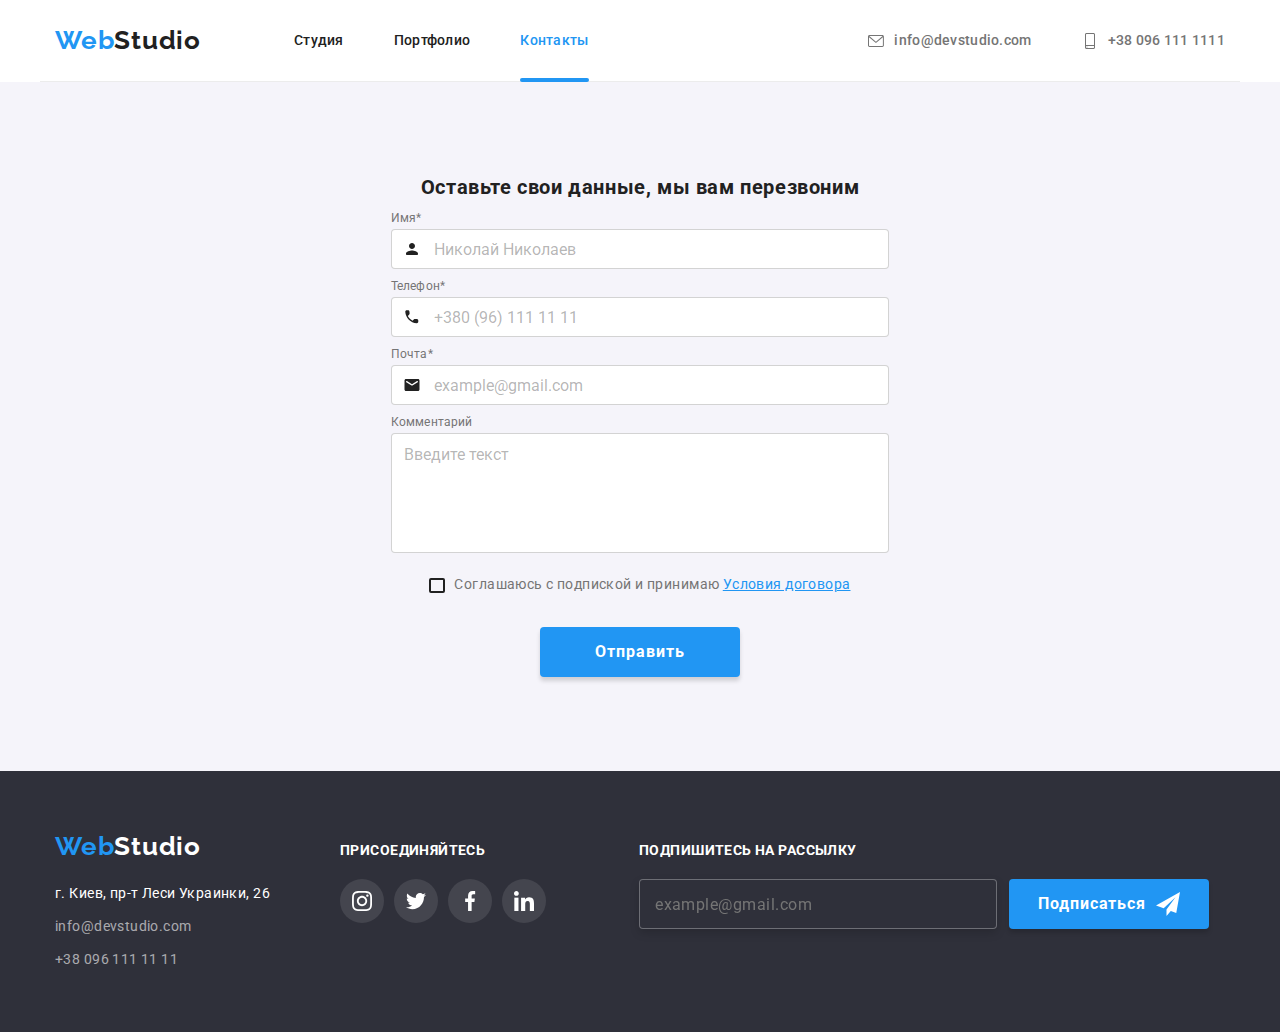
==== contacts.html @ 94f4207d "basic" ====
<!DOCTYPE html>
<html lang="en">
    <head>
        <meta charset="UTF-8">
        <meta http-equiv="X-UA-Compatible" content="IE=edge">
        <meta name="viewport" content="width=device-width, initial-scale=1.0">
        <title>WebStudio — контакты</title>
        <link rel="icon" type="image/x-icon" href="/images/favicon.ico">
        <link rel="preconnect" href="https://fonts.googleapis.com"> 
        <link rel="preconnect" href="https://fonts.gstatic.com" crossorigin> 
        <link rel="stylesheet" href="https://fonts.googleapis.com/css2?family=Raleway:wght@700&family=Roboto:wght@400;500;700;900&display=swap">
        <link rel="stylesheet" href="https://cdnjs.cloudflare.com/ajax/libs/modern-normalize/1.1.0/modern-normalize.min.css">
        <link rel="stylesheet" href="./css/main.min.css" />
    </head>
<body>
    <header>
        <div class="container page-header">
            <a class="logo page-header__logo" href="./index.html"><span class="logo__accent">Web</span>Studio</a>
            <nav class="page-header__nav">
                <ul class="nav">
                    <li class="nav__item">
                        <a class="nav__link" href="./index.html">Студия</a>
                    </li>
                    <li class="nav__item">
                        <a class="nav__link" href="./portfolio.html">Портфолио</a>
                    </li>
                    <li class="nav__item">
                        <a class="nav__link nav__link_active" href="./contacts.html">Контакты</a>
                    </li>
                </ul>
            </nav>
            <ul class="contacts">
                <li class="contacts__item">
                    <a class="contacts__link" href="mailto:info@devstudio.com">
                        <div class="contacts__thumb">
                            <svg class="contacts__icon" width="16px" height="16px">
                                <use href="./images/sprite.svg#mail"></use>
                            </svg>
                        </div>
                        info@devstudio.com
                    </a>
                </li>
                <li class="contacts__item">
                    <a class="contacts__link" href="tel:+380961111111">
                        <div class="contacts__thumb">
                            <svg class="contacts__icon" width="16px" height="16px">
                                <use href="./images/sprite.svg#tel"></use>
                            </svg>
                        </div>
                        +38 096 111 1111
                    </a>
                </li>
            </ul>
        </div>
    </header>
    <main>
        <section class="contacts-page section">
            <div class="contacts-form container">
                <h1 class="hidden">Форма обратной связи</h1>
                <p class="modal-window__title">Оставьте свои данные, мы вам перезвоним</p>
                <form class="modal-form" action="#">
                    <label class="modal-form__label" for="name">Имя*</label>
                    <span class="modal-form__line">
                        <input id="name" required class="modal-form__input" type="text" name="name"
                            placeholder="Николай Николаев">
                        <svg class="modal-form__icon" width="18" height="18">
                            <use href="./images/sprite.svg#modal-name"></use>
                        </svg>
                    </span>
                    <label class="modal-form__label" for="tel">Телефон*</label>
                    <span class="modal-form__line">
                        <input id="tel" required name="tel" class="modal-form__input" type="tel" placeholder="+380 (96) 111 11 11">
                        <svg class="modal-form__icon" width="18" height="18">
                            <use href="./images/sprite.svg#modal-phone"></use>
                        </svg>
                    </span>
                    <label class="modal-form__label" for="mail">Почта*</label>
                    <span class="modal-form__line">
                        <input id="mail" required class="modal-form__input" name="mail" type="email" placeholder="example@gmail.com">
                        <svg class="modal-form__icon" width="18" height="18">
                            <use href="./images/sprite.svg#modal-mail"></use>
                        </svg>
                    </span>
                    <label class="modal-form__label" for="comment">Комментарий</label>
                    <textarea id="comment" class="modal-form__comment" name="comment" type="text" placeholder="Введите текст"></textarea>
                    <span class="modal-form__contract-line">
                        <input class="hidden modal-form__hidden-check" required type="checkbox" name="contract" id="check">
                        <label class="modal-form__contract-label" for="check">Соглашаюсь с подпиской и принимаю&nbsp<a
                                class="modal-form__contract-link" href="./index.html">Условия договора</a></label>
                    </span>
                    <button class="button modal-form__button" type="submit">Отправить</button>
                </form>
            </div>
    </section>
    </main>
    <footer class="page-footer">
        <div class="container page-footer__container">
            <div>
                <a class="logo footer__logo" href="./index.html"><span class="logo__accent">Web</span>Studio</a>
                <address class="address">
                    <ul class="address__list">
                        <li class="address__item">
                            <a class="address__link" href="https://goo.gl/maps/EVga5YoT9mMp64XXA" target="_blank"
                                rel="noopener nofollow noreferrer">г. Киев, пр-т Леси Украинки, 26</a>
                        </li>
                        <li class="address__item">
                            <a class="address__link" href="mailto:info@devstudio.com">info@devstudio.com</a>
                        </li>
                        <li class="address__item">
                            <a class="address__link" href="tel:+380961111111">+38 096 111 11 11</a>
                        </li>
                    </ul>
                </address>
            </div>
            <div class="page-footer__social">
                <p class="page-footer__title">Присоединяйтесь</p>
                <ul class="page-footer__social-links">
                    <li>
                        <a class="page-footer__social-link" href="">
                            <svg class="page-footer__social-icon" width="20px" height="20px">
                                <use href="./images/sprite.svg#instagram"></use>
                            </svg>
                        </a>
                    </li>
                    <li>
                        <a class="page-footer__social-link" href="">
                            <svg class="page-footer__social-icon" width="20px" height="20px">
                                <use href="./images/sprite.svg#twitter"></use>
                            </svg>
                        </a>
                    </li>
                    <li>
                        <a class="page-footer__social-link" href="">
                            <svg class="page-footer__social-icon" width="20px" height="20px">
                                <use href="./images/sprite.svg#facebook"></use>
                            </svg>
                        </a>
                    </li>
                    <li>
                        <a class="page-footer__social-link" href="">
                            <svg class="page-footer__social-icon" width="20px" height="20px">
                                <use href="./images/sprite.svg#linkedin"></use>
                            </svg>
                        </a>
                    </li>
                </ul>
            </div>
            <div class="page-footer__news">
                <p class="page-footer__title">Подпишитесь на рассылку</p>
                <form class="page-footer__news-form" action="#">
                    <input class="page-footer__news-mail" required type="email" name="mail" placeholder="example@gmail.com">
                    <button class="button page-footer__news-button" type="submit">
                        <p>Подписаться</p>
                        <svg class="page-footer__social-icon" width="24px" height="24px">
                            <use href="./images/sprite.svg#send"></use>
                        </svg>
                    </button>
                </form>
            </div>
        </div>
    </footer>
</body>
</html>
---- css/main.min.css ----
:root{--color-main: #212121;--color-accent: #2196F3;--color-secondary: #757575;--color-invert: white;--color-footer-address: rgba(255, 255, 255, 0.6);--background-color-dark: #2F303A;--background-color-light: #F5F4FA;--background-color-modal: white;--background-color-social_footer: rgba(255, 255, 255, 0.1);--bachground-color-button-hover: #188CE8;--fill-icons: #AFB1B8;--font-main: "Roboto";--font-logo: "Raleway"}.hidden{position:absolute;width:1px;height:1px;margin:-1px;border:0;padding:0;white-space:nowrap;clip-path:inset(100%);clip:rect(0 0 0 0);overflow:hidden}*{margin:0;padding:0}body{color:var(--color-main);font-family:var(--font-main)}ul{list-style:none}a{color:inherit;text-decoration:none;display:block}button{cursor:pointer;padding:0;border:none;font:inherit}img{display:block;max-width:100%;height:auto}address{font-style:normal}input{font-family:inherit;font-size:inherit;line-height:inherit;margin:0}.container{width:1200px;padding-left:15px;padding-right:15px;margin-left:auto;margin-right:auto}.section{padding-top:94px;padding-bottom:94px}.title{font-weight:700;font-size:36px;line-height:1.16;text-align:center;letter-spacing:.03em;margin-bottom:50px}.backdrop{background:rgba(0,0,0,.2);width:100%;height:100%;position:fixed;top:0%;right:0%;justify-content:center;align-items:center;transition:opacity 250ms cubic-bezier(0.4, 0, 0.2, 1),visibility 250ms cubic-bezier(0.4, 0, 0.2, 1)}.backdrop.modal-hidden .modal-window{transform:translate(-50%, 100%) scale(0)}.modal-hidden{visibility:hidden;opacity:0;pointer-events:none}.modal-window{position:absolute;left:50%;top:50%;padding:40px;transform:translate(-50%, -50%) scale(1);width:528px;height:581px;background:var(--background-color-modal);box-shadow:0px 1px 3px rgba(0,0,0,.12),0px 1px 1px rgba(0,0,0,.14),0px 2px 1px rgba(0,0,0,.2);border-radius:4px;transition:transform 250ms cubic-bezier(0.4, 0, 0.2, 1)}.modal-window__title{font-weight:700;font-size:20px;line-height:1.15;text-align:center;letter-spacing:.03em;color:#212121;margin-bottom:12px}.modal-window__close-button{position:absolute;display:flex;justify-content:center;align-items:center;margin:8px;top:0%;right:0%;width:30px;height:30px;border:solid var(--background-color-light);border-radius:50%;background-color:var(--background-color-modal);fill:var(--color-main);transition:background-color 250ms cubic-bezier(0.4, 0, 0.2, 1),fill 250ms cubic-bezier(0.4, 0, 0.2, 1)}.modal-window__close-button:hover,.modal-window__close-button:focus{fill:var(--color-accent)}.modal-form{display:flex;flex-direction:column}.modal-form__label{font-weight:400;font-size:12px;line-height:1.17;letter-spacing:.01em;color:var(--color-secondary);margin-bottom:4px}.modal-form__line{position:relative;display:flex;flex-direction:column}.modal-form__input{border:1px solid rgba(33,33,33,.2);border-radius:4px;color:var(--color-main);width:100%;height:40px;padding:12px 12px 12px 42px;outline:none;margin-bottom:10px;transition:border 250ms cubic-bezier(0.4, 0, 0.2, 1)}.modal-form__input:hover,.modal-form__input:focus{border:1px solid var(--color-accent)}.modal-form__input::placeholder{color:rgba(0,0,0,.3)}.modal-form__comment{padding:12px;margin-bottom:20px;border:1px solid rgba(33,33,33,.2);border-radius:4px;color:var(--color-main);width:100%;height:120px;outline:none;resize:none;transition:border 250ms cubic-bezier(0.4, 0, 0.2, 1)}.modal-form__comment:hover,.modal-form__comment:focus{border:1px solid var(--color-accent)}.modal-form__comment::placeholder{color:rgba(0,0,0,.3)}.modal-form__icon{position:absolute;left:0;fill:var(--color-main);top:11px;left:12px;transition:fill 250ms cubic-bezier(0.4, 0, 0.2, 1)}.modal-form__input:hover+.modal-form__icon,.modal-form__input:focus+.modal-form__icon{fill:var(--color-accent)}.modal-form__contract-line{display:flex;justify-content:center;align-items:center;margin-bottom:30px;margin-left:auto;margin-right:auto}.modal-form__check{width:16px;height:15px;border:solid 2px var(--color-main);border-radius:2px;display:block;margin-right:9px;display:flex;align-items:center;justify-content:center;cursor:pointer}.modal-form__check-icon{fill:var(--color-invert)}.modal-form__contract-label{display:flex;justify-content:center;align-items:center;font-weight:400;font-size:14px;line-height:1.71;letter-spacing:.03em;color:var(--color-secondary)}.modal-form__contract-label::before{content:"";width:16px;height:15px;border:solid 2px var(--color-main);border-radius:2px;margin-right:9px;display:block;cursor:pointer}.modal-form__hidden-check:checked+.modal-form__contract-label::before{border:solid 2px var(--color-accent);background-color:var(--color-accent);background-image:url(../images/modal-check.svg)}.modal-form__contract-link{color:var(--color-accent);text-decoration:underline;display:inline}.modal-form__button{margin-left:auto;margin-right:auto}.logo{font-family:var(--font-logo);font-weight:700;font-size:26px;line-height:1.2;letter-spacing:.03em}.logo__accent{color:var(--color-accent)}.nav{font-weight:500;font-size:14px;line-height:1.14;letter-spacing:.02em;display:flex;gap:50px}.nav__link{padding-top:32px;padding-bottom:32px;display:flex;transition:color 250ms cubic-bezier(0.4, 0, 0.2, 1),fill 250ms cubic-bezier(0.4, 0, 0.2, 1)}.nav__link:hover,.nav__link:focus{color:var(--color-accent)}.nav__link_active{color:var(--color-accent);position:relative}.nav__link_active::after{content:"";background:var(--color-accent);border-radius:2px;width:100%;height:4px;position:absolute;bottom:-1px}.contacts{font-weight:500;font-size:14px;line-height:1.14;letter-spacing:.02em;color:var(--color-secondary);fill:var(--color-secondary);display:flex;gap:50px}.contacts__thumb{display:flex;align-items:center;justify-content:center;margin-right:10px;height:16px;width:16px}.contacts__link{padding-top:32px;padding-bottom:32px;display:flex;transition:color 250ms cubic-bezier(0.4, 0, 0.2, 1),fill 250ms cubic-bezier(0.4, 0, 0.2, 1)}.contacts__link:hover,.contacts__link:focus{fill:var(--color-accent);color:var(--color-accent)}.button{background-color:var(--color-accent);box-shadow:0px 4px 4px rgba(0,0,0,.15);border-radius:4px;width:200px;height:50px;display:flex;align-items:center;justify-content:center;font-weight:700;font-size:16px;line-height:1.88;text-align:center;letter-spacing:.06em;color:var(--color-invert);transition:background-color 250ms cubic-bezier(0.4, 0, 0.2, 1)}.button:hover,.button:focus{background-color:var(--bachground-color-button-hover)}.page-header{display:flex;align-items:center;border-bottom:1px solid #ececec}.page-header__logo{color:var(--color-main);margin-right:93px;padding-top:25px;padding-bottom:25px}.page-header__nav{margin-right:auto}.hero{padding-top:200px;padding-bottom:200px;margin-left:auto;margin-right:auto;max-width:1600px;background-color:var(--background-color-dark);background-image:linear-gradient(to top, rgba(47, 48, 58, 0.4), rgba(47, 48, 58, 0.4)),url(../images/hero/bg.jpg);background-size:1600px;background-repeat:no-repeat;background-position:center;color:var(--color-invert)}.hero__title{margin-bottom:30px;font-weight:900;font-size:44px;line-height:1.36;text-align:center;letter-spacing:.06em;text-transform:uppercase}.hero__button{margin-left:auto;margin-right:auto}.skills__list{font-size:14px;line-height:1.71;letter-spacing:.03em;display:flex;gap:30px}.skills__thumb{background-color:var(--background-color-light);margin-bottom:30px;border-radius:4px;height:120px;display:flex;align-items:center;justify-content:center}.skills__title{margin-bottom:10px;font-weight:700;font-size:14px;line-height:1.14;letter-spacing:.03em;text-transform:uppercase}.skills__about{color:var(--color-secondary)}.whatwedo{padding-top:0}.whatwedo__list{display:flex;gap:30px}.whatwedo__box{position:relative}.whatwedo__memo-box{position:absolute;display:flex;justify-content:center;align-items:center;bottom:0;background:rgba(47,48,58,.8);width:100%;height:70px}.whatwedo__memo{font-weight:700;font-size:14px;line-height:1.14;letter-spacing:.03em;text-transform:uppercase;color:var(--color-invert)}.team{background-color:var(--background-color-light)}.team__list{display:flex;gap:30px}.team__item{background:var(--color-invert);box-shadow:0px 1px 3px rgba(0,0,0,.12),0px 1px 1px rgba(0,0,0,.14),0px 2px 1px rgba(0,0,0,.2);border-radius:0px 0px 4px 4px;flex-basis:calc((100% - 90px)/4)}.team__memo-box{padding-top:30px;padding-bottom:30px}.team__member{margin-bottom:10px;font-weight:500;font-size:16px;line-height:1.19;text-align:center;letter-spacing:.03em}.team__member-info{font-size:16px;line-height:1.19;text-align:center;letter-spacing:.03em;color:var(--color-secondary);margin-bottom:16px}.team__social{display:flex;gap:10px;justify-content:center}.team__social-link{height:44px;width:44px;border-radius:50%;display:flex;justify-content:center;align-items:center;transition:background-color 250ms cubic-bezier(0.4, 0, 0.2, 1)}.team__social-link:hover,.team__social-link:focus{background-color:var(--color-accent)}.team__social-icon{fill:var(--fill-icons);transition:fill 250ms cubic-bezier(0.4, 0, 0.2, 1)}.team__social-link:hover .team__social-icon,.team__social-link:focus .team__social-icon{fill:var(--color-invert)}.clients__list{display:flex;gap:30px}.clients__item{width:170px;height:92px}.clients__link{display:block;border:1px solid var(--fill-icons);border-radius:4px;display:flex;justify-content:center;align-items:center;width:100%;height:100%;transition:border 250ms cubic-bezier(0.4, 0, 0.2, 1)}.clients__link:hover,.clients__link:focus{border:1px solid var(--color-accent)}.clients__icon{fill:var(--fill-icons);transition:fill 250ms cubic-bezier(0.4, 0, 0.2, 1)}.clients__link:hover .clients__icon,.clients__link:focus .clients__icon{fill:var(--color-accent)}.projects__filter{display:flex;justify-content:center;margin-bottom:50px;gap:8px}.projects__filter-buttons{padding:6px 22px 6px 22px;background:var(--background-color-light);border-radius:4px;font-weight:500;font-size:16px;line-height:1.62;text-align:center;letter-spacing:.03em;transition:color 250ms cubic-bezier(0.4, 0, 0.2, 1),background 250ms cubic-bezier(0.4, 0, 0.2, 1),box-shadow 250ms cubic-bezier(0.4, 0, 0.2, 1),border-radius 250ms cubic-bezier(0.4, 0, 0.2, 1)}.projects__filter-buttons:hover,.projects__filter-buttons:focus{background:var(--color-accent);box-shadow:0px 3px 1px rgba(0,0,0,.1),0px 1px 2px rgba(0,0,0,.08),0px 2px 2px rgba(0,0,0,.12);border-radius:4px;color:var(--color-invert)}.projects__list{display:flex;gap:30px;justify-content:center;flex-wrap:wrap}.projects__item{flex-basis:calc((100% - 60px)/3)}.projects__link{transition:box-shadow 250ms cubic-bezier(0.4, 0, 0.2, 1)}.projects__link:focus,.projects__link:hover{box-shadow:0px 1px 1px rgba(0,0,0,.12),0px 4px 4px rgba(0,0,0,.06),1px 4px 6px rgba(0,0,0,.16)}.projects__title{margin-bottom:4px;font-weight:700;font-size:18px;line-height:2;letter-spacing:.06em}.projects__description-block{padding:20px 24px 20px 24px;background:var(--color-invert);border-left:1px solid #eee;border-right:1px solid #eee;border-bottom:1px solid #eee}.projects__description{font-size:16px;line-height:1.88;letter-spacing:.03em;color:var(--color-secondary)}.projects__item-box{position:relative;overflow:hidden}.projects__memo{color:var(--color-invert);display:block}.projects__memo-box{width:100%;height:100%;padding:63px 24px;background:rgba(33,150,243,.9);font-weight:400;font-size:18px;line-height:1.56;letter-spacing:.03em;bottom:-100%;overflow:hidden;position:absolute;transition:bottom 250ms cubic-bezier(0.4, 0, 0.2, 1)}.projects__link:focus .projects__memo-box,.projects__link:hover .projects__memo-box{bottom:0}.page-footer{padding-top:60px;padding-bottom:60px;background-color:var(--background-color-dark);color:var(--color-invert)}.page-footer__container{display:flex;align-items:baseline}.footer__logo{margin-bottom:20px;color:var(--color-invert)}.address{margin-right:70px}.address__list{font-size:14px;line-height:1.71;letter-spacing:.03em}.address__item{transition:color 250ms cubic-bezier(0.4, 0, 0.2, 1)}.address__item:not(:first-child){color:var(--color-footer-address)}.address__item:not(:last-child){margin-bottom:9px}.address__link:hover,.address__link:focus{color:var(--color-accent)}.page-footer__social{margin-right:93px}.page-footer__title{font-weight:700;font-size:14px;line-height:1.14;letter-spacing:.03em;text-transform:uppercase;margin-bottom:20px}.page-footer__social-links{display:flex;gap:10px}.page-footer__social-link{border-radius:50%;background-color:var(--background-color-social_footer);width:44px;height:44px;display:flex;justify-content:center;align-items:center;transition:background-color 250ms cubic-bezier(0.4, 0, 0.2, 1)}.page-footer__social-link:hover,.page-footer__social-link:focus{background-color:var(--color-accent)}.page-footer__social-icon{fill:var(--color-invert)}.page-footer__news-form{display:flex}.page-footer__news-mail{height:50px;width:358px;margin-right:12px;padding:16px 15px;border:1px solid rgba(255,255,255,.3);filter:drop-shadow(0px 4px 4px rgba(0, 0, 0, 0.15));border-radius:4px;background-color:var(--background-color-dark);font-weight:400;font-size:16px;line-height:1.25;letter-spacing:.03em;color:var(--color-invert);outline:none;transition:border 250ms cubic-bezier(0.4, 0, 0.2, 1)}.page-footer__news-mail:hover,.page-footer__news-mail:focus{border:1px solid var(--color-accent)}.page-footer__news-mail:hover::placeholder,.page-footer__news-mail:focus::placeholder{color:rgba(255,255,255,.6)}.page-footer__news-button{gap:10px}.contacts-page{background-color:var(--background-color-light)}.contacts-form{width:528px}/*# sourceMappingURL=main.min.css.map */
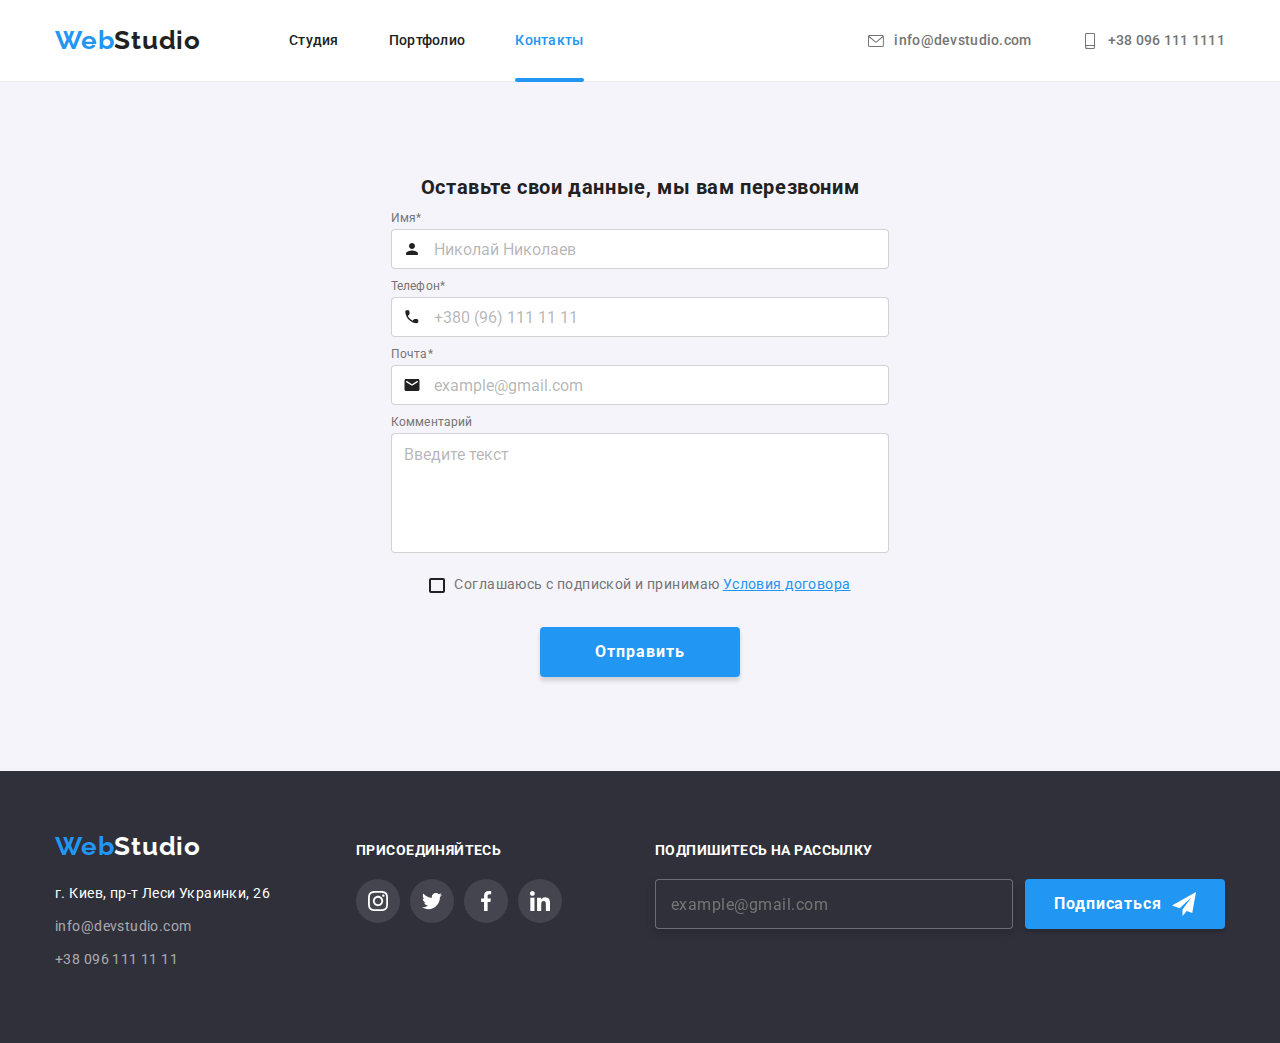
==== commit a6264109: "adaptive" ====
--- a/contacts.html
+++ b/contacts.html
@@ -1,22 +1,72 @@
 <!DOCTYPE html>
 <html lang="en">
-    <head>
-        <meta charset="UTF-8">
-        <meta http-equiv="X-UA-Compatible" content="IE=edge">
-        <meta name="viewport" content="width=device-width, initial-scale=1.0">
-        <title>WebStudio — контакты</title>
-        <link rel="icon" type="image/x-icon" href="/images/favicon.ico">
-        <link rel="preconnect" href="https://fonts.googleapis.com"> 
-        <link rel="preconnect" href="https://fonts.gstatic.com" crossorigin> 
-        <link rel="stylesheet" href="https://fonts.googleapis.com/css2?family=Raleway:wght@700&family=Roboto:wght@400;500;700;900&display=swap">
-        <link rel="stylesheet" href="https://cdnjs.cloudflare.com/ajax/libs/modern-normalize/1.1.0/modern-normalize.min.css">
-        <link rel="stylesheet" href="./css/main.min.css" />
-    </head>
+
+<head>
+    <meta charset="UTF-8">
+    <meta http-equiv="X-UA-Compatible" content="IE=edge">
+    <meta name="viewport" content="width=device-width, initial-scale=1.0">
+    <title>Контакты</title>
+    <link rel="icon" type="image/x-icon" href="/images/favicon.ico">
+    <link rel="preconnect" href="https://fonts.googleapis.com">
+    <link rel="preconnect" href="https://fonts.gstatic.com" crossorigin>
+    <link rel="stylesheet"
+        href="https://fonts.googleapis.com/css2?family=Raleway:wght@700&family=Roboto:wght@400;500;700;900&display=swap">
+    <link rel="stylesheet"
+        href="https://cdnjs.cloudflare.com/ajax/libs/modern-normalize/1.1.0/modern-normalize.min.css">
+    <link rel="stylesheet" href="./css/main.min.css" />
+</head>
+
 <body>
-    <header>
-        <div class="container page-header">
-            <a class="logo page-header__logo" href="./index.html"><span class="logo__accent">Web</span>Studio</a>
-            <nav class="page-header__nav">
+    <header class="header">
+        <div class="mobile-menu is-open" data-menu>
+            <button class="mobile-menu__close-button" type="button" data-menu-close>
+                <svg class="header__burger-icon" width="18px" height="18px">
+                    <use href="./images/sprite.svg#close-modal"></use>
+                </svg>
+            </button>
+            <ul class="mobile-menu__navigation">
+                <li class="mobile-menu__navigation-item">
+                    <a class="mobile-menu__navigation-link" href="./index.html">Студия</a>
+                </li>
+                <li class="mobile-menu__navigation-item">
+                    <a class="mobile-menu__navigation-link" href="./portfolio.html">Портфолио</a>
+                </li>
+                <li class="mobile-menu__navigation-item">
+                    <a class="mobile-menu__navigation-link mobile-menu__navigation-link-active"
+                        href="./contacts.html">Контакты</a>
+                </li>
+            </ul>
+            <ul class="mobile-menu__contacts">
+                <li class="mobile-menu__telephone">
+                    <a href="tel:+380961111111">+380961111111</a>
+                </li>
+                <li class="mobile-menu__mail">
+                    <a href="mailto:info@devstudio.com">info@devstudio.com</a>
+                </li>
+            </ul>
+            <ul class="mobile-menu__social">
+                <li class="mobile-menu__social-item">
+                    <a class="mobile-menu__social-link" href="">Instagram</a>
+                </li>
+                <li class="mobile-menu__social-item">
+                    <a class="mobile-menu__social-link" href="">Twitter</a>
+                </li>
+                <li class="mobile-menu__social-item">
+                    <a class="mobile-menu__social-link" href="">Facebook</a>
+                </li>
+                <li class="mobile-menu__social-item">
+                    <a class="mobile-menu__social-link" href="">LinkedIn</a>
+                </li>
+            </ul>
+        </div>
+        <div class="container header__container">
+            <a class="logo header__logo" href="./index.html"><span class="logo__accent">Web</span>Studio</a>
+            <button type="button" class="header__burger-btn" data-menu-open>
+                <svg class="header__burger-icon" width="40px" height="40px">
+                    <use href="./images/sprite.svg#burger"></use>
+                </svg>
+            </button>
+            <nav class="header__nav">
                 <ul class="nav">
                     <li class="nav__item">
                         <a class="nav__link" href="./index.html">Студия</a>
@@ -29,24 +79,20 @@
                     </li>
                 </ul>
             </nav>
-            <ul class="contacts">
+            <ul class="contacts header__contacts">
                 <li class="contacts__item">
                     <a class="contacts__link" href="mailto:info@devstudio.com">
-                        <div class="contacts__thumb">
-                            <svg class="contacts__icon" width="16px" height="16px">
-                                <use href="./images/sprite.svg#mail"></use>
-                            </svg>
-                        </div>
+                        <svg class="contacts__icon" width="16px" height="16px">
+                            <use href="./images/sprite.svg#mail"></use>
+                        </svg>
                         info@devstudio.com
                     </a>
                 </li>
                 <li class="contacts__item">
                     <a class="contacts__link" href="tel:+380961111111">
-                        <div class="contacts__thumb">
-                            <svg class="contacts__icon" width="16px" height="16px">
-                                <use href="./images/sprite.svg#tel"></use>
-                            </svg>
-                        </div>
+                        <svg class="contacts__icon" width="16px" height="16px">
+                            <use href="./images/sprite.svg#tel"></use>
+                        </svg>
                         +38 096 111 1111
                     </a>
                 </li>
@@ -69,35 +115,39 @@
                     </span>
                     <label class="modal-form__label" for="tel">Телефон*</label>
                     <span class="modal-form__line">
-                        <input id="tel" required name="tel" class="modal-form__input" type="tel" placeholder="+380 (96) 111 11 11">
+                        <input id="tel" required name="tel" class="modal-form__input" type="tel"
+                            placeholder="+380 (96) 111 11 11">
                         <svg class="modal-form__icon" width="18" height="18">
                             <use href="./images/sprite.svg#modal-phone"></use>
                         </svg>
                     </span>
                     <label class="modal-form__label" for="mail">Почта*</label>
                     <span class="modal-form__line">
-                        <input id="mail" required class="modal-form__input" name="mail" type="email" placeholder="example@gmail.com">
+                        <input id="mail" required class="modal-form__input" name="mail" type="email"
+                            placeholder="example@gmail.com">
                         <svg class="modal-form__icon" width="18" height="18">
                             <use href="./images/sprite.svg#modal-mail"></use>
                         </svg>
                     </span>
                     <label class="modal-form__label" for="comment">Комментарий</label>
-                    <textarea id="comment" class="modal-form__comment" name="comment" type="text" placeholder="Введите текст"></textarea>
+                    <textarea id="comment" class="modal-form__comment" name="comment" type="text"
+                        placeholder="Введите текст"></textarea>
                     <span class="modal-form__contract-line">
-                        <input class="hidden modal-form__hidden-check" required type="checkbox" name="contract" id="check">
+                        <input class="hidden modal-form__hidden-check" required type="checkbox" name="contract"
+                            id="check">
                         <label class="modal-form__contract-label" for="check">Соглашаюсь с подпиской и принимаю&nbsp<a
                                 class="modal-form__contract-link" href="./index.html">Условия договора</a></label>
                     </span>
                     <button class="button modal-form__button" type="submit">Отправить</button>
                 </form>
             </div>
-    </section>
+        </section>
     </main>
-    <footer class="page-footer">
-        <div class="container page-footer__container">
-            <div>
+    <footer class="footer">
+        <div class="container footer__container">
+            <div class="address">
                 <a class="logo footer__logo" href="./index.html"><span class="logo__accent">Web</span>Studio</a>
-                <address class="address">
+                <address>
                     <ul class="address__list">
                         <li class="address__item">
                             <a class="address__link" href="https://goo.gl/maps/EVga5YoT9mMp64XXA" target="_blank"
@@ -112,46 +162,46 @@
                     </ul>
                 </address>
             </div>
-            <div class="page-footer__social">
-                <p class="page-footer__title">Присоединяйтесь</p>
-                <ul class="page-footer__social-links">
-                    <li>
-                        <a class="page-footer__social-link" href="">
-                            <svg class="page-footer__social-icon" width="20px" height="20px">
+            <div class="footer__social">
+                <p class="footer__title">Присоединяйтесь</p>
+                <ul class="footer__social-links">
+                    <li>
+                        <a class="footer__social-link" href="">
+                            <svg class="footer__social-icon" width="20px" height="20px">
                                 <use href="./images/sprite.svg#instagram"></use>
                             </svg>
                         </a>
                     </li>
                     <li>
-                        <a class="page-footer__social-link" href="">
-                            <svg class="page-footer__social-icon" width="20px" height="20px">
+                        <a class="footer__social-link" href="">
+                            <svg class="footer__social-icon" width="20px" height="20px">
                                 <use href="./images/sprite.svg#twitter"></use>
                             </svg>
                         </a>
                     </li>
                     <li>
-                        <a class="page-footer__social-link" href="">
-                            <svg class="page-footer__social-icon" width="20px" height="20px">
+                        <a class="footer__social-link" href="">
+                            <svg class="footer__social-icon" width="20px" height="20px">
                                 <use href="./images/sprite.svg#facebook"></use>
                             </svg>
                         </a>
                     </li>
                     <li>
-                        <a class="page-footer__social-link" href="">
-                            <svg class="page-footer__social-icon" width="20px" height="20px">
+                        <a class="footer__social-link" href="">
+                            <svg class="footer__social-icon" width="20px" height="20px">
                                 <use href="./images/sprite.svg#linkedin"></use>
                             </svg>
                         </a>
                     </li>
                 </ul>
             </div>
-            <div class="page-footer__news">
-                <p class="page-footer__title">Подпишитесь на рассылку</p>
-                <form class="page-footer__news-form" action="#">
-                    <input class="page-footer__news-mail" required type="email" name="mail" placeholder="example@gmail.com">
-                    <button class="button page-footer__news-button" type="submit">
-                        <p>Подписаться</p>
-                        <svg class="page-footer__social-icon" width="24px" height="24px">
+            <div class="footer__news">
+                <p class="footer__title">Подпишитесь на рассылку</p>
+                <form class="footer__news-form" action="#">
+                    <input class="footer__news-mail" required type="email" name="mail" placeholder="example@gmail.com">
+                    <button class="button footer__news-button" type="submit">
+                        Подписаться
+                        <svg class="footer__social-icon" width="24px" height="24px">
                             <use href="./images/sprite.svg#send"></use>
                         </svg>
                     </button>
@@ -159,5 +209,7 @@
             </div>
         </div>
     </footer>
+    <script src="./js/mobile-menu.js"></script>
 </body>
+
 </html>--- a/css/main.min.css
+++ b/css/main.min.css
@@ -1 +1 @@
-:root{--color-main: #212121;--color-accent: #2196F3;--color-secondary: #757575;--color-invert: white;--color-footer-address: rgba(255, 255, 255, 0.6);--background-color-dark: #2F303A;--background-color-light: #F5F4FA;--background-color-modal: white;--background-color-social_footer: rgba(255, 255, 255, 0.1);--bachground-color-button-hover: #188CE8;--fill-icons: #AFB1B8;--font-main: "Roboto";--font-logo: "Raleway"}.hidden{position:absolute;width:1px;height:1px;margin:-1px;border:0;padding:0;white-space:nowrap;clip-path:inset(100%);clip:rect(0 0 0 0);overflow:hidden}*{margin:0;padding:0}body{color:var(--color-main);font-family:var(--font-main)}ul{list-style:none}a{color:inherit;text-decoration:none;display:block}button{cursor:pointer;padding:0;border:none;font:inherit}img{display:block;max-width:100%;height:auto}address{font-style:normal}input{font-family:inherit;font-size:inherit;line-height:inherit;margin:0}.container{width:1200px;padding-left:15px;padding-right:15px;margin-left:auto;margin-right:auto}.section{padding-top:94px;padding-bottom:94px}.title{font-weight:700;font-size:36px;line-height:1.16;text-align:center;letter-spacing:.03em;margin-bottom:50px}.backdrop{background:rgba(0,0,0,.2);width:100%;height:100%;position:fixed;top:0%;right:0%;justify-content:center;align-items:center;transition:opacity 250ms cubic-bezier(0.4, 0, 0.2, 1),visibility 250ms cubic-bezier(0.4, 0, 0.2, 1)}.backdrop.modal-hidden .modal-window{transform:translate(-50%, 100%) scale(0)}.modal-hidden{visibility:hidden;opacity:0;pointer-events:none}.modal-window{position:absolute;left:50%;top:50%;padding:40px;transform:translate(-50%, -50%) scale(1);width:528px;height:581px;background:var(--background-color-modal);box-shadow:0px 1px 3px rgba(0,0,0,.12),0px 1px 1px rgba(0,0,0,.14),0px 2px 1px rgba(0,0,0,.2);border-radius:4px;transition:transform 250ms cubic-bezier(0.4, 0, 0.2, 1)}.modal-window__title{font-weight:700;font-size:20px;line-height:1.15;text-align:center;letter-spacing:.03em;color:#212121;margin-bottom:12px}.modal-window__close-button{position:absolute;display:flex;justify-content:center;align-items:center;margin:8px;top:0%;right:0%;width:30px;height:30px;border:solid var(--background-color-light);border-radius:50%;background-color:var(--background-color-modal);fill:var(--color-main);transition:background-color 250ms cubic-bezier(0.4, 0, 0.2, 1),fill 250ms cubic-bezier(0.4, 0, 0.2, 1)}.modal-window__close-button:hover,.modal-window__close-button:focus{fill:var(--color-accent)}.modal-form{display:flex;flex-direction:column}.modal-form__label{font-weight:400;font-size:12px;line-height:1.17;letter-spacing:.01em;color:var(--color-secondary);margin-bottom:4px}.modal-form__line{position:relative;display:flex;flex-direction:column}.modal-form__input{border:1px solid rgba(33,33,33,.2);border-radius:4px;color:var(--color-main);width:100%;height:40px;padding:12px 12px 12px 42px;outline:none;margin-bottom:10px;transition:border 250ms cubic-bezier(0.4, 0, 0.2, 1)}.modal-form__input:hover,.modal-form__input:focus{border:1px solid var(--color-accent)}.modal-form__input::placeholder{color:rgba(0,0,0,.3)}.modal-form__comment{padding:12px;margin-bottom:20px;border:1px solid rgba(33,33,33,.2);border-radius:4px;color:var(--color-main);width:100%;height:120px;outline:none;resize:none;transition:border 250ms cubic-bezier(0.4, 0, 0.2, 1)}.modal-form__comment:hover,.modal-form__comment:focus{border:1px solid var(--color-accent)}.modal-form__comment::placeholder{color:rgba(0,0,0,.3)}.modal-form__icon{position:absolute;left:0;fill:var(--color-main);top:11px;left:12px;transition:fill 250ms cubic-bezier(0.4, 0, 0.2, 1)}.modal-form__input:hover+.modal-form__icon,.modal-form__input:focus+.modal-form__icon{fill:var(--color-accent)}.modal-form__contract-line{display:flex;justify-content:center;align-items:center;margin-bottom:30px;margin-left:auto;margin-right:auto}.modal-form__check{width:16px;height:15px;border:solid 2px var(--color-main);border-radius:2px;display:block;margin-right:9px;display:flex;align-items:center;justify-content:center;cursor:pointer}.modal-form__check-icon{fill:var(--color-invert)}.modal-form__contract-label{display:flex;justify-content:center;align-items:center;font-weight:400;font-size:14px;line-height:1.71;letter-spacing:.03em;color:var(--color-secondary)}.modal-form__contract-label::before{content:"";width:16px;height:15px;border:solid 2px var(--color-main);border-radius:2px;margin-right:9px;display:block;cursor:pointer}.modal-form__hidden-check:checked+.modal-form__contract-label::before{border:solid 2px var(--color-accent);background-color:var(--color-accent);background-image:url(../images/modal-check.svg)}.modal-form__contract-link{color:var(--color-accent);text-decoration:underline;display:inline}.modal-form__button{margin-left:auto;margin-right:auto}.logo{font-family:var(--font-logo);font-weight:700;font-size:26px;line-height:1.2;letter-spacing:.03em}.logo__accent{color:var(--color-accent)}.nav{font-weight:500;font-size:14px;line-height:1.14;letter-spacing:.02em;display:flex;gap:50px}.nav__link{padding-top:32px;padding-bottom:32px;display:flex;transition:color 250ms cubic-bezier(0.4, 0, 0.2, 1),fill 250ms cubic-bezier(0.4, 0, 0.2, 1)}.nav__link:hover,.nav__link:focus{color:var(--color-accent)}.nav__link_active{color:var(--color-accent);position:relative}.nav__link_active::after{content:"";background:var(--color-accent);border-radius:2px;width:100%;height:4px;position:absolute;bottom:-1px}.contacts{font-weight:500;font-size:14px;line-height:1.14;letter-spacing:.02em;color:var(--color-secondary);fill:var(--color-secondary);display:flex;gap:50px}.contacts__thumb{display:flex;align-items:center;justify-content:center;margin-right:10px;height:16px;width:16px}.contacts__link{padding-top:32px;padding-bottom:32px;display:flex;transition:color 250ms cubic-bezier(0.4, 0, 0.2, 1),fill 250ms cubic-bezier(0.4, 0, 0.2, 1)}.contacts__link:hover,.contacts__link:focus{fill:var(--color-accent);color:var(--color-accent)}.button{background-color:var(--color-accent);box-shadow:0px 4px 4px rgba(0,0,0,.15);border-radius:4px;width:200px;height:50px;display:flex;align-items:center;justify-content:center;font-weight:700;font-size:16px;line-height:1.88;text-align:center;letter-spacing:.06em;color:var(--color-invert);transition:background-color 250ms cubic-bezier(0.4, 0, 0.2, 1)}.button:hover,.button:focus{background-color:var(--bachground-color-button-hover)}.page-header{display:flex;align-items:center;border-bottom:1px solid #ececec}.page-header__logo{color:var(--color-main);margin-right:93px;padding-top:25px;padding-bottom:25px}.page-header__nav{margin-right:auto}.hero{padding-top:200px;padding-bottom:200px;margin-left:auto;margin-right:auto;max-width:1600px;background-color:var(--background-color-dark);background-image:linear-gradient(to top, rgba(47, 48, 58, 0.4), rgba(47, 48, 58, 0.4)),url(../images/hero/bg.jpg);background-size:1600px;background-repeat:no-repeat;background-position:center;color:var(--color-invert)}.hero__title{margin-bottom:30px;font-weight:900;font-size:44px;line-height:1.36;text-align:center;letter-spacing:.06em;text-transform:uppercase}.hero__button{margin-left:auto;margin-right:auto}.skills__list{font-size:14px;line-height:1.71;letter-spacing:.03em;display:flex;gap:30px}.skills__thumb{background-color:var(--background-color-light);margin-bottom:30px;border-radius:4px;height:120px;display:flex;align-items:center;justify-content:center}.skills__title{margin-bottom:10px;font-weight:700;font-size:14px;line-height:1.14;letter-spacing:.03em;text-transform:uppercase}.skills__about{color:var(--color-secondary)}.whatwedo{padding-top:0}.whatwedo__list{display:flex;gap:30px}.whatwedo__box{position:relative}.whatwedo__memo-box{position:absolute;display:flex;justify-content:center;align-items:center;bottom:0;background:rgba(47,48,58,.8);width:100%;height:70px}.whatwedo__memo{font-weight:700;font-size:14px;line-height:1.14;letter-spacing:.03em;text-transform:uppercase;color:var(--color-invert)}.team{background-color:var(--background-color-light)}.team__list{display:flex;gap:30px}.team__item{background:var(--color-invert);box-shadow:0px 1px 3px rgba(0,0,0,.12),0px 1px 1px rgba(0,0,0,.14),0px 2px 1px rgba(0,0,0,.2);border-radius:0px 0px 4px 4px;flex-basis:calc((100% - 90px)/4)}.team__memo-box{padding-top:30px;padding-bottom:30px}.team__member{margin-bottom:10px;font-weight:500;font-size:16px;line-height:1.19;text-align:center;letter-spacing:.03em}.team__member-info{font-size:16px;line-height:1.19;text-align:center;letter-spacing:.03em;color:var(--color-secondary);margin-bottom:16px}.team__social{display:flex;gap:10px;justify-content:center}.team__social-link{height:44px;width:44px;border-radius:50%;display:flex;justify-content:center;align-items:center;transition:background-color 250ms cubic-bezier(0.4, 0, 0.2, 1)}.team__social-link:hover,.team__social-link:focus{background-color:var(--color-accent)}.team__social-icon{fill:var(--fill-icons);transition:fill 250ms cubic-bezier(0.4, 0, 0.2, 1)}.team__social-link:hover .team__social-icon,.team__social-link:focus .team__social-icon{fill:var(--color-invert)}.clients__list{display:flex;gap:30px}.clients__item{width:170px;height:92px}.clients__link{display:block;border:1px solid var(--fill-icons);border-radius:4px;display:flex;justify-content:center;align-items:center;width:100%;height:100%;transition:border 250ms cubic-bezier(0.4, 0, 0.2, 1)}.clients__link:hover,.clients__link:focus{border:1px solid var(--color-accent)}.clients__icon{fill:var(--fill-icons);transition:fill 250ms cubic-bezier(0.4, 0, 0.2, 1)}.clients__link:hover .clients__icon,.clients__link:focus .clients__icon{fill:var(--color-accent)}.projects__filter{display:flex;justify-content:center;margin-bottom:50px;gap:8px}.projects__filter-buttons{padding:6px 22px 6px 22px;background:var(--background-color-light);border-radius:4px;font-weight:500;font-size:16px;line-height:1.62;text-align:center;letter-spacing:.03em;transition:color 250ms cubic-bezier(0.4, 0, 0.2, 1),background 250ms cubic-bezier(0.4, 0, 0.2, 1),box-shadow 250ms cubic-bezier(0.4, 0, 0.2, 1),border-radius 250ms cubic-bezier(0.4, 0, 0.2, 1)}.projects__filter-buttons:hover,.projects__filter-buttons:focus{background:var(--color-accent);box-shadow:0px 3px 1px rgba(0,0,0,.1),0px 1px 2px rgba(0,0,0,.08),0px 2px 2px rgba(0,0,0,.12);border-radius:4px;color:var(--color-invert)}.projects__list{display:flex;gap:30px;justify-content:center;flex-wrap:wrap}.projects__item{flex-basis:calc((100% - 60px)/3)}.projects__link{transition:box-shadow 250ms cubic-bezier(0.4, 0, 0.2, 1)}.projects__link:focus,.projects__link:hover{box-shadow:0px 1px 1px rgba(0,0,0,.12),0px 4px 4px rgba(0,0,0,.06),1px 4px 6px rgba(0,0,0,.16)}.projects__title{margin-bottom:4px;font-weight:700;font-size:18px;line-height:2;letter-spacing:.06em}.projects__description-block{padding:20px 24px 20px 24px;background:var(--color-invert);border-left:1px solid #eee;border-right:1px solid #eee;border-bottom:1px solid #eee}.projects__description{font-size:16px;line-height:1.88;letter-spacing:.03em;color:var(--color-secondary)}.projects__item-box{position:relative;overflow:hidden}.projects__memo{color:var(--color-invert);display:block}.projects__memo-box{width:100%;height:100%;padding:63px 24px;background:rgba(33,150,243,.9);font-weight:400;font-size:18px;line-height:1.56;letter-spacing:.03em;bottom:-100%;overflow:hidden;position:absolute;transition:bottom 250ms cubic-bezier(0.4, 0, 0.2, 1)}.projects__link:focus .projects__memo-box,.projects__link:hover .projects__memo-box{bottom:0}.page-footer{padding-top:60px;padding-bottom:60px;background-color:var(--background-color-dark);color:var(--color-invert)}.page-footer__container{display:flex;align-items:baseline}.footer__logo{margin-bottom:20px;color:var(--color-invert)}.address{margin-right:70px}.address__list{font-size:14px;line-height:1.71;letter-spacing:.03em}.address__item{transition:color 250ms cubic-bezier(0.4, 0, 0.2, 1)}.address__item:not(:first-child){color:var(--color-footer-address)}.address__item:not(:last-child){margin-bottom:9px}.address__link:hover,.address__link:focus{color:var(--color-accent)}.page-footer__social{margin-right:93px}.page-footer__title{font-weight:700;font-size:14px;line-height:1.14;letter-spacing:.03em;text-transform:uppercase;margin-bottom:20px}.page-footer__social-links{display:flex;gap:10px}.page-footer__social-link{border-radius:50%;background-color:var(--background-color-social_footer);width:44px;height:44px;display:flex;justify-content:center;align-items:center;transition:background-color 250ms cubic-bezier(0.4, 0, 0.2, 1)}.page-footer__social-link:hover,.page-footer__social-link:focus{background-color:var(--color-accent)}.page-footer__social-icon{fill:var(--color-invert)}.page-footer__news-form{display:flex}.page-footer__news-mail{height:50px;width:358px;margin-right:12px;padding:16px 15px;border:1px solid rgba(255,255,255,.3);filter:drop-shadow(0px 4px 4px rgba(0, 0, 0, 0.15));border-radius:4px;background-color:var(--background-color-dark);font-weight:400;font-size:16px;line-height:1.25;letter-spacing:.03em;color:var(--color-invert);outline:none;transition:border 250ms cubic-bezier(0.4, 0, 0.2, 1)}.page-footer__news-mail:hover,.page-footer__news-mail:focus{border:1px solid var(--color-accent)}.page-footer__news-mail:hover::placeholder,.page-footer__news-mail:focus::placeholder{color:rgba(255,255,255,.6)}.page-footer__news-button{gap:10px}.contacts-page{background-color:var(--background-color-light)}.contacts-form{width:528px}/*# sourceMappingURL=main.min.css.map */+:root{--color-main: #212121;--color-accent: #2196F3;--color-secondary: #757575;--color-invert: white;--color-footer-address: rgba(255, 255, 255, 0.6);--background-color-dark: #2F303A;--background-color-light: #F5F4FA;--background-color-modal: white;--background-color-social_footer: rgba(255, 255, 255, 0.1);--bachground-color-button-hover: #188CE8;--fill-icons: #AFB1B8;--font-main: "Roboto";--font-logo: "Raleway"}.hidden{position:absolute;width:1px;height:1px;margin:-1px;border:0;padding:0;white-space:nowrap;clip-path:inset(100%);clip:rect(0 0 0 0);overflow:hidden}.header__burger-btn,.modal-form__contract-line{display:flex;justify-content:center;align-items:center}*{margin:0;padding:0}body{color:var(--color-main);font-family:var(--font-main)}ul{list-style:none}a{color:inherit;text-decoration:none;display:block}button{cursor:pointer;padding:0;border:none;font:inherit}img{display:block;max-width:100%;height:auto}address{font-style:normal}input{font-family:inherit;font-size:inherit;line-height:inherit;margin:0}.container{width:100%;padding-left:15px;padding-right:15px;margin-left:auto;margin-right:auto}@media screen and (min-width: 768px){.container{width:768px}}@media screen and (min-width: 1200px){.container{width:1200px}}.section{padding-top:60px;padding-bottom:60px}.section__title{font-weight:700;font-size:28px;line-height:1.18;text-align:center;letter-spacing:.03em;margin-bottom:30px}.section_mobile-hidden{display:none}@media screen and (min-width: 1200px){.section{padding-top:94px;padding-bottom:94px}.section__title{margin-bottom:50px;font-size:36px;line-height:1.16}.section_mobile-hidden{display:block}}.section_no-padding-top{padding-top:0}.section_other-background{background-color:var(--background-color-light)}.mobile-menu{display:flex;flex-direction:column;padding:48px 40px;position:fixed;z-index:99;left:0;top:0;width:100%;height:100%;background-color:var(--background-color-modal);transform:translate(0, 0) scale(1);transition:opacity 250ms cubic-bezier(0.4, 0, 0.2, 1),visibility 250ms cubic-bezier(0.4, 0, 0.2, 1),transform 250ms cubic-bezier(0.4, 0, 0.2, 1)}.mobile-menu.is-open{transform:translate(100%, 0) scale(0)}.is-open{visibility:hidden;opacity:0;pointer-events:none}.mobile-menu__close-button{position:absolute;width:40px;height:40px;display:flex;justify-content:center;align-items:center;top:10px;right:15px;background-color:rgba(0,0,0,0);fill:var(--color-main);transition:fill 250ms cubic-bezier(0.4, 0, 0.2, 1)}.mobile-menu__close-button:hover,.mobile-menu__close-button:focus{fill:var(--color-accent)}.mobile-menu__navigation{flex-grow:1}.mobile-menu__navigation-item:not(:last-child){margin-bottom:32px}.mobile-menu__navigation-link{font-weight:500;font-size:40px;line-height:1.18;letter-spacing:.02em;transition:color 250ms cubic-bezier(0.4, 0, 0.2, 1)}.mobile-menu__navigation-link:hover,.mobile-menu__navigation-link:focus{color:var(--color-accent)}.mobile-menu__navigation-link-active{color:var(--color-accent)}.mobile-menu__contacts{margin-bottom:64px}.mobile-menu__telephone{margin-bottom:32px;font-size:34px;line-height:1.18;letter-spacing:.02em;color:var(--color-accent)}.mobile-menu__mail{font-weight:500;font-size:24px;line-height:1.17;letter-spacing:.02em;color:var(--color-secondary)}.mobile-menu__social{display:flex;flex-wrap:wrap;gap:10px}.mobile-menu__social-item{display:flex;gap:10px}.mobile-menu__social-link{color:var(--color-accent);font-weight:500;font-size:18px;line-height:1.22;letter-spacing:.02em}.mobile-menu__social-item:not(:last-child):after{content:"";border:1px solid rgba(33,33,33,.2);height:22px;width:1px}@media screen and (min-width: 768px){.mobile-menu{display:none}}.backdrop{background:rgba(0,0,0,.2);width:100%;height:100%;position:fixed;top:0%;right:0%;justify-content:center;align-items:center;transition:opacity 250ms cubic-bezier(0.4, 0, 0.2, 1),visibility 250ms cubic-bezier(0.4, 0, 0.2, 1)}.backdrop.modal-hidden .modal-window{transform:translate(-50%, 100%) scale(0)}.modal-hidden{visibility:hidden;opacity:0;pointer-events:none}.modal-window{position:absolute;left:50%;top:50%;padding:40px;width:calc(100% - 30px);max-width:450px;height:609px;background:var(--background-color-modal);box-shadow:0px 1px 3px rgba(0,0,0,.12),0px 1px 1px rgba(0,0,0,.14),0px 2px 1px rgba(0,0,0,.2);border-radius:4px;transform:translate(-50%, -50%) scale(1);transition:transform 250ms cubic-bezier(0.4, 0, 0.2, 1)}.modal-window__title{font-weight:700;font-size:20px;line-height:1.15;text-align:center;letter-spacing:.03em;color:#212121;margin-bottom:12px}.modal-window__close-button{position:absolute;display:flex;justify-content:center;align-items:center;top:8px;right:8px;width:30px;height:30px;border:solid var(--background-color-light);border-radius:50%;background-color:var(--background-color-modal);fill:var(--color-main);transition:background-color 250ms cubic-bezier(0.4, 0, 0.2, 1),fill 250ms cubic-bezier(0.4, 0, 0.2, 1)}.modal-window__close-button:hover,.modal-window__close-button:focus{fill:var(--color-accent)}@media screen and (min-width: 768px){.modal-window{width:450px}}@media screen and (min-width: 1200px){.modal-window{width:528px;height:581px;max-width:528px}}.modal-form{display:flex;flex-direction:column}.modal-form__label{font-weight:400;font-size:12px;line-height:1.17;letter-spacing:.01em;color:var(--color-secondary);margin-bottom:4px}.modal-form__line{position:relative;display:flex;flex-direction:column;margin-bottom:10px}.modal-form__input{border:1px solid rgba(33,33,33,.2);border-radius:4px;color:var(--color-main);width:100%;height:40px;padding:12px 12px 12px 42px;outline:none;transition:border 250ms cubic-bezier(0.4, 0, 0.2, 1)}.modal-form__input:hover,.modal-form__input:focus{border:1px solid var(--color-accent)}.modal-form__input::placeholder{color:rgba(0,0,0,.3)}.modal-form__comment{padding:12px;margin-bottom:20px;border:1px solid rgba(33,33,33,.2);border-radius:4px;color:var(--color-main);width:100%;height:120px;outline:none;resize:none;transition:border 250ms cubic-bezier(0.4, 0, 0.2, 1)}.modal-form__comment:hover,.modal-form__comment:focus{border:1px solid var(--color-accent)}.modal-form__comment::placeholder{color:rgba(0,0,0,.3)}.modal-form__icon{position:absolute;left:0;fill:var(--color-main);top:11px;left:12px;transition:fill 250ms cubic-bezier(0.4, 0, 0.2, 1)}.modal-form__input:hover+.modal-form__icon,.modal-form__input:focus+.modal-form__icon{fill:var(--color-accent)}.modal-form__contract-line{margin-bottom:30px}.modal-form__check{width:16px;height:15px;border:solid 2px var(--color-main);border-radius:2px;display:block;margin-right:9px;display:flex;align-items:center;justify-content:center;cursor:pointer}.modal-form__check-icon{fill:var(--color-invert)}.modal-form__contract-label{display:flex;justify-content:center;align-items:center;font-weight:400;font-size:12px;line-height:1.71;letter-spacing:.03em;color:var(--color-secondary)}.modal-form__contract-label::before{content:"";width:16px;height:15px;border:solid 2px var(--color-main);border-radius:2px;margin-right:9px;display:block;cursor:pointer}.modal-form__hidden-check:checked+.modal-form__contract-label::before{border:solid 2px var(--color-accent);background-color:var(--color-accent);background-image:url(../images/modal-check.svg)}.modal-form__contract-link{color:var(--color-accent);text-decoration:underline;display:inline}.modal-form__button{margin-left:auto;margin-right:auto}@media screen and (max-width: 341px){.modal-form__comment{height:60px}}@media screen and (min-width: 1200px){.modal-form__contract-label{font-size:14px}}.logo{font-family:var(--font-logo);font-weight:700;font-size:26px;line-height:1.2;letter-spacing:.03em}.logo__accent{color:var(--color-accent)}@media screen and (min-width: 768px){.nav{font-weight:500;font-size:14px;line-height:1.14;letter-spacing:.02em;display:flex;gap:50px}.nav__link{padding-top:32px;padding-bottom:32px;display:flex;transition:color 250ms cubic-bezier(0.4, 0, 0.2, 1),fill 250ms cubic-bezier(0.4, 0, 0.2, 1)}.nav__link:hover,.nav__link:focus{color:var(--color-accent)}.nav__link_active{color:var(--color-accent);position:relative}.nav__link_active::after{content:"";background:var(--color-accent);border-radius:2px;width:100%;height:4px;position:absolute;bottom:-1px}}@media screen and (min-width: 768px){.contacts{display:flex;flex-direction:column;gap:10px;font-weight:500;font-size:12px;line-height:1.17;letter-spacing:.02em;color:var(--color-secondary);fill:var(--color-secondary)}.contacts__icon{display:flex;justify-content:center;align-items:center;margin-right:8px;height:14px;width:14px}.contacts__link{display:flex;transition:color 250ms cubic-bezier(0.4, 0, 0.2, 1),fill 250ms cubic-bezier(0.4, 0, 0.2, 1)}.contacts__link:hover,.contacts__link:focus{fill:var(--color-accent);color:var(--color-accent)}}@media screen and (min-width: 1200px){.contacts{gap:50px;flex-direction:row;font-size:14px;line-height:1.14}.contacts__icon{margin-right:10px;height:16px;width:16px}}.button{background-color:var(--color-accent);box-shadow:0px 4px 4px rgba(0,0,0,.15);border-radius:4px;width:200px;height:50px;display:flex;align-items:center;justify-content:center;font-weight:700;font-size:16px;line-height:1.88;text-align:center;letter-spacing:.06em;color:var(--color-invert);transition:background-color 250ms cubic-bezier(0.4, 0, 0.2, 1)}.button:hover,.button:focus{background-color:var(--bachground-color-button-hover)}.social{display:flex;gap:10px;justify-content:center}.social__link{height:44px;width:44px;border-radius:50%;display:flex;justify-content:center;align-items:center;transition:background-color 250ms cubic-bezier(0.4, 0, 0.2, 1)}.social__link:hover,.social__link:focus{background-color:var(--color-accent)}.social__icon{fill:var(--fill-icons);transition:fill 250ms cubic-bezier(0.4, 0, 0.2, 1)}.social__link:hover .social__icon,.social__link:focus .social__icon{fill:var(--color-invert)}.filter{display:flex;flex-wrap:wrap;margin-bottom:40px;gap:8px}.filter__buttons{padding:6px 22px 6px 22px;background:var(--background-color-light);border-radius:4px;font-weight:500;font-size:16px;line-height:1.62;text-align:center;letter-spacing:.03em;transition:color 250ms cubic-bezier(0.4, 0, 0.2, 1),background 250ms cubic-bezier(0.4, 0, 0.2, 1),box-shadow 250ms cubic-bezier(0.4, 0, 0.2, 1),border-radius 250ms cubic-bezier(0.4, 0, 0.2, 1)}.filter__buttons:hover,.filter__buttons:focus{background:var(--color-accent);box-shadow:0px 3px 1px rgba(0,0,0,.1),0px 1px 2px rgba(0,0,0,.08),0px 2px 2px rgba(0,0,0,.12);border-radius:4px;color:var(--color-invert)}@media screen and (min-width: 768px){.filter{justify-content:center;margin-bottom:30px}}@media screen and (min-width: 1200px){.filter{margin-bottom:50px}}.header{border-bottom:1px solid #ececec}.header__logo{color:var(--color-main);padding-top:16px;padding-bottom:16px}.header__container{display:flex;justify-content:space-between;align-items:center}.header__burger-btn{background-color:rgba(0,0,0,0)}.header__burger-icon{transition:fill 250ms cubic-bezier(0.4, 0, 0.2, 1)}.header__burger-btn:hover .header__burger-icon,.header__burger-btn:focus .header__burger-icon{fill:var(--color-accent)}@media screen and (max-width: 767px){.header__nav{display:none}.header__contacts{display:none}}@media screen and (min-width: 768px){.header__burger-btn{display:none}.header__logo{margin-right:88px;padding-top:25px;padding-bottom:25px}.header__nav{margin-right:auto}}.hero{display:flex;max-width:480px;height:400px;margin-left:auto;margin-right:auto;background-color:var(--background-color-dark);background-image:linear-gradient(to top, rgba(47, 48, 58, 0.4), rgba(47, 48, 58, 0.4)),url(../images/hero/bg-mobile.jpg);background-repeat:no-repeat;background-position:center;color:var(--color-invert)}.hero__container{display:flex;flex-direction:column;gap:30px;justify-content:center}.hero__title{margin-bottom:30px;font-weight:900;font-size:24px;line-height:1.65;text-align:center;letter-spacing:.06em;text-transform:uppercase}.hero__button{margin-left:auto;margin-right:auto}@media screen and (min-width: 768px){.hero{max-width:768px;background-image:linear-gradient(to top, rgba(47, 48, 58, 0.4), rgba(47, 48, 58, 0.4)),url(../images/hero/bg-tablet.jpg);background-size:768px}.hero__title{font-size:26px;line-height:1.62}}@media screen and (min-width: 1200px){.hero{max-width:1600px;height:600px;background-size:1600px}.hero__title{font-size:44px;line-height:1.36}}.skills{font-size:14px;line-height:1.71;letter-spacing:.03em;display:flex;align-items:center;justify-content:center;flex-direction:column;flex-wrap:wrap;gap:30px}.skills__title{margin-bottom:10px;font-weight:700;font-size:14px;line-height:1.14;letter-spacing:.03em;text-transform:uppercase;text-align:center}.skills__item{max-width:450px}.skills__thumb{background-color:var(--background-color-light);margin-bottom:30px;border-radius:4px;height:120px;width:100%;display:flex;align-items:center;justify-content:center}.skills__about{color:var(--color-secondary)}@media screen and (min-width: 768px){.skills{flex-direction:row;align-items:baseline}.skills__title{text-align:start}.skills__item{max-width:354px}}@media screen and (min-width: 1200px){.skills__item{max-width:270px}}@media screen and (min-width: 1200px){.whatwedo{display:flex;gap:30px}.whatwedo__box{position:relative}.whatwedo__memo-box{position:absolute;display:flex;justify-content:center;align-items:center;bottom:0;background:rgba(47,48,58,.8);width:100%;height:70px}.whatwedo__memo{font-weight:700;font-size:14px;line-height:1.14;letter-spacing:.03em;text-transform:uppercase;color:var(--color-invert)}}.team{display:flex;flex-direction:column;align-items:center;gap:30px}.team__item{background:var(--color-invert);box-shadow:0px 1px 3px rgba(0,0,0,.12),0px 1px 1px rgba(0,0,0,.14),0px 2px 1px rgba(0,0,0,.2);border-radius:0px 0px 4px 4px;width:100%;max-width:450px}.team__photo{width:100%}.team__memo-box{padding-top:30px;padding-bottom:30px}.team__title{margin-bottom:10px;font-weight:500;font-size:16px;line-height:1.19;text-align:center;letter-spacing:.03em}.team__text{font-size:16px;line-height:1.19;text-align:center;letter-spacing:.03em;color:var(--color-secondary);margin-bottom:16px}@media screen and (min-width: 768px){.team{flex-direction:row;flex-wrap:wrap}.team__item{width:354px}}@media screen and (min-width: 1200px){.team__item{width:270px}}.clients{display:flex;align-items:center;justify-content:center;align-items:center;flex-wrap:wrap;gap:30px}.clients__item{width:210px;height:92px}.clients__link{display:block;border:1px solid var(--fill-icons);border-radius:4px;display:flex;justify-content:center;align-items:center;width:100%;height:100%;transition:border 250ms cubic-bezier(0.4, 0, 0.2, 1)}.clients__link:hover,.clients__link:focus{border:1px solid var(--color-accent)}.clients__icon{fill:var(--fill-icons);transition:fill 250ms cubic-bezier(0.4, 0, 0.2, 1)}.clients__link:hover .clients__icon,.clients__link:focus .clients__icon{fill:var(--color-accent)}@media screen and (min-width: 768px){.clients__item{width:226px}}@media screen and (min-width: 1200px){.clients__item{width:170px}}.projects{display:flex;gap:30px;justify-content:center;flex-wrap:wrap;width:100%}.projects__link{width:100%;max-width:450px;transition:box-shadow 250ms cubic-bezier(0.4, 0, 0.2, 1)}.projects__link:focus,.projects__link:hover{box-shadow:0px 1px 1px rgba(0,0,0,.12),0px 4px 4px rgba(0,0,0,.06),1px 4px 6px rgba(0,0,0,.16)}.projects__image{width:100%}.projects__title{margin-bottom:4px;font-weight:700;font-size:18px;line-height:2;letter-spacing:.06em}.projects__description-block{padding:20px 24px 20px 24px;background:var(--color-invert);border-left:1px solid #eee;border-right:1px solid #eee;border-bottom:1px solid #eee}.projects__description{font-size:16px;line-height:1.88;letter-spacing:.03em;color:var(--color-secondary)}.projects__item-box{position:relative;overflow:hidden}.projects__memo{color:var(--color-invert);display:block}.projects__memo-box{width:100%;height:100%;padding:63px 24px;background:rgba(33,150,243,.9);font-weight:400;font-size:18px;line-height:1.56;letter-spacing:.03em;bottom:-100%;overflow:hidden;position:absolute;transition:bottom 250ms cubic-bezier(0.4, 0, 0.2, 1)}.projects__link:focus .projects__memo-box,.projects__link:hover .projects__memo-box{bottom:0}@media screen and (min-width: 768px){.projects{justify-content:start}.projects__link{max-width:354px}}@media screen and (min-width: 1200px){.projects__link{max-width:370px}}.footer{padding-top:60px;padding-bottom:60px;background-color:var(--background-color-dark);color:var(--color-invert)}.footer__container{display:flex;align-items:center;justify-content:center;flex-direction:column}.footer__logo{margin-bottom:20px;color:var(--color-invert);text-align:center;margin-bottom:20px}.address__list{font-size:14px;line-height:1.71;letter-spacing:.03em;text-align:center;margin-bottom:60px}.address__item{transition:color 250ms cubic-bezier(0.4, 0, 0.2, 1)}.address__item:not(:first-child){color:var(--color-footer-address)}.address__item:not(:last-child){margin-bottom:9px}.address__link:hover,.address__link:focus{color:var(--color-accent)}.footer__title{font-weight:700;font-size:14px;line-height:1.14;letter-spacing:.03em;text-transform:uppercase;text-align:center;margin-bottom:20px}.footer__social-links{display:flex;gap:10px;margin-bottom:60px}.footer__social-link{border-radius:50%;background-color:var(--background-color-social_footer);width:44px;height:44px;display:flex;justify-content:center;align-items:center;transition:background-color 250ms cubic-bezier(0.4, 0, 0.2, 1)}.footer__social-link:hover,.footer__social-link:focus{background-color:var(--color-accent)}.footer__social-icon{fill:var(--color-invert)}.footer__news{width:100%}.footer__news-form{display:flex;flex-direction:column}.footer__news-mail{height:50px;width:100%;max-width:450px;margin-bottom:20px;margin-left:auto;margin-right:auto;padding:16px 15px;border:1px solid rgba(255,255,255,.3);filter:drop-shadow(0px 4px 4px rgba(0, 0, 0, 0.15));border-radius:4px;background-color:var(--background-color-dark);font-weight:400;font-size:16px;line-height:1.25;letter-spacing:.03em;color:var(--color-invert);outline:none;transition:border 250ms cubic-bezier(0.4, 0, 0.2, 1)}.footer__news-mail:hover,.footer__news-mail:focus{border:1px solid var(--color-accent)}.footer__news-mail:hover::placeholder,.footer__news-mail:focus::placeholder{color:rgba(255,255,255,.6)}.footer__news-button{gap:10px;margin-right:auto;margin-left:auto}@media screen and (min-width: 768px){.address{margin-right:165px}.footer__container{flex-direction:row;flex-wrap:wrap;align-items:baseline}}@media screen and (min-width: 1200px){.footer__container{flex-wrap:nowrap}.address{flex-grow:1;margin-right:70px}.footer__logo{text-align:start}.address__list{text-align:start;margin-bottom:0px}.footer__social{margin-right:93px}.footer__title{text-align:start}.footer__news{width:auto}.footer__news-form{flex-direction:row}.footer__news-mail{width:358px;margin-right:12px}}.contacts-page{background-color:var(--background-color-light)}.contacts-form{width:100%;max-width:528px}/*# sourceMappingURL=main.min.css.map */